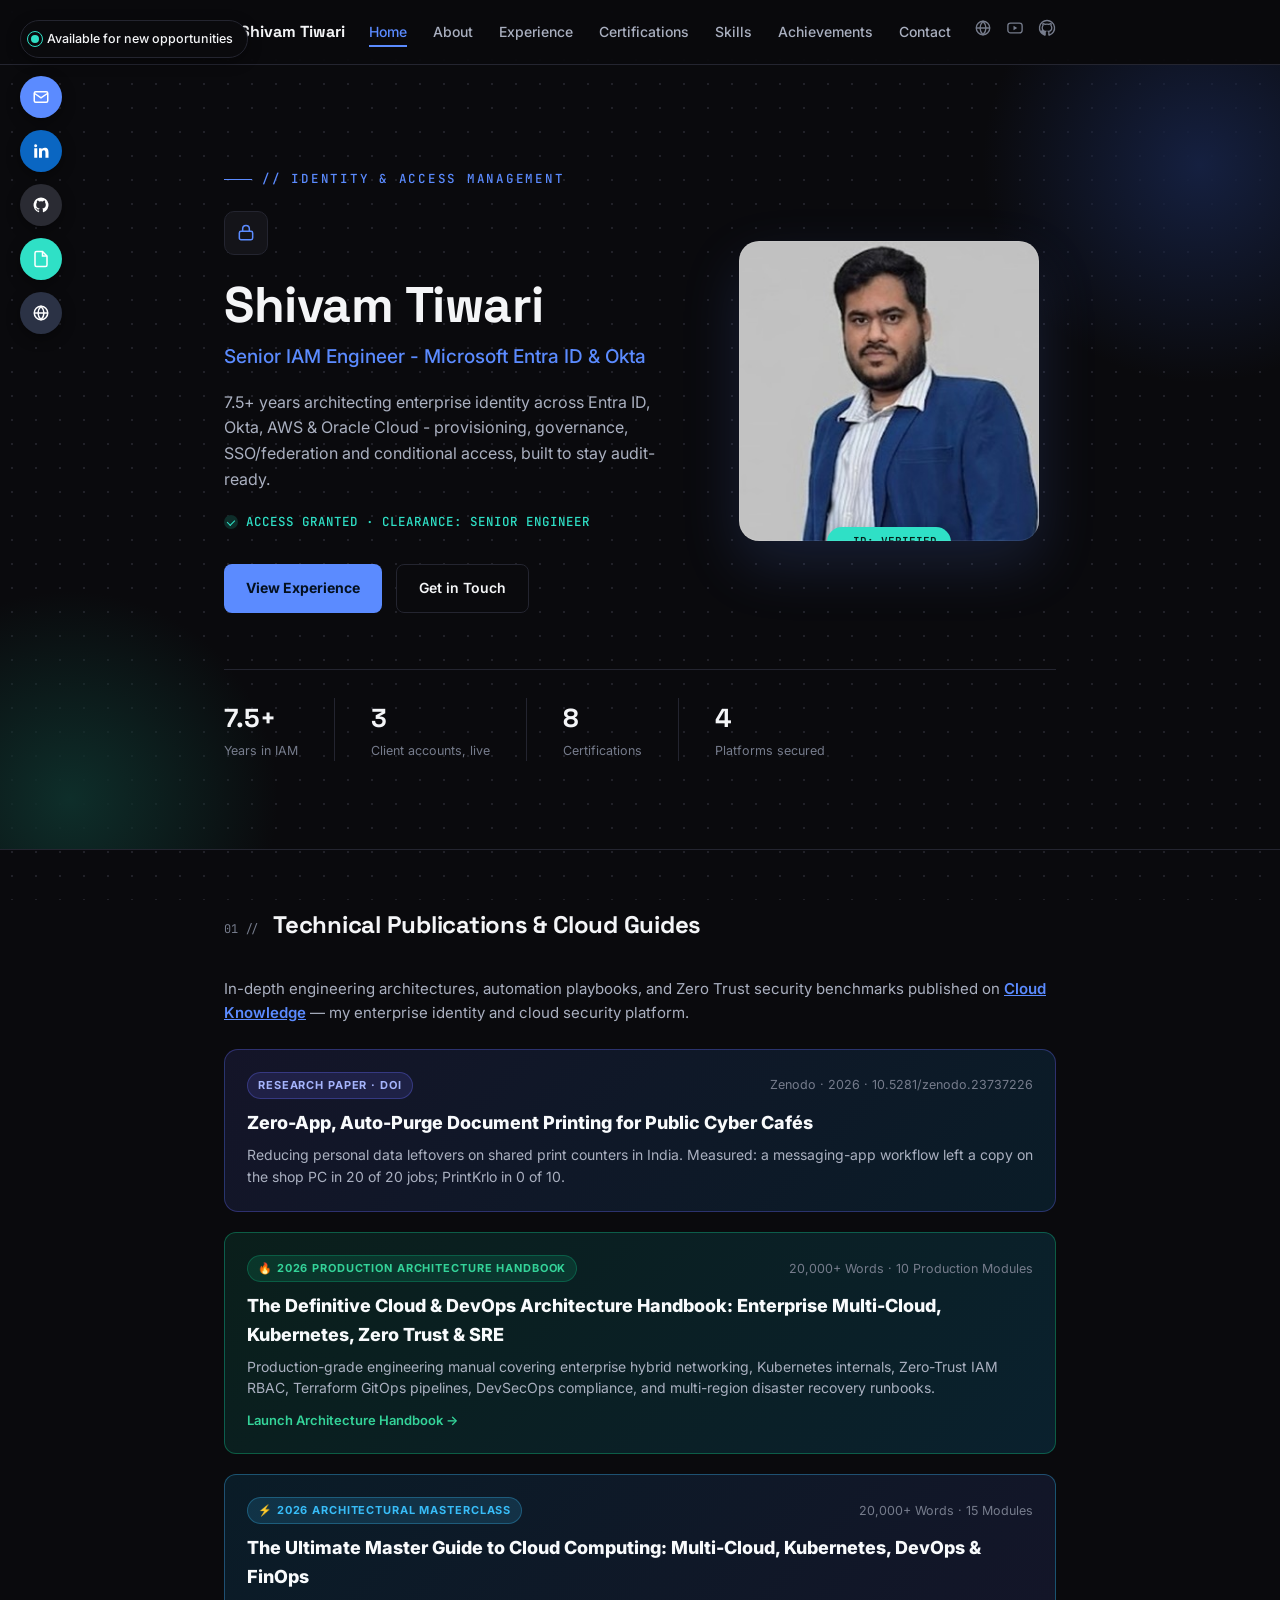
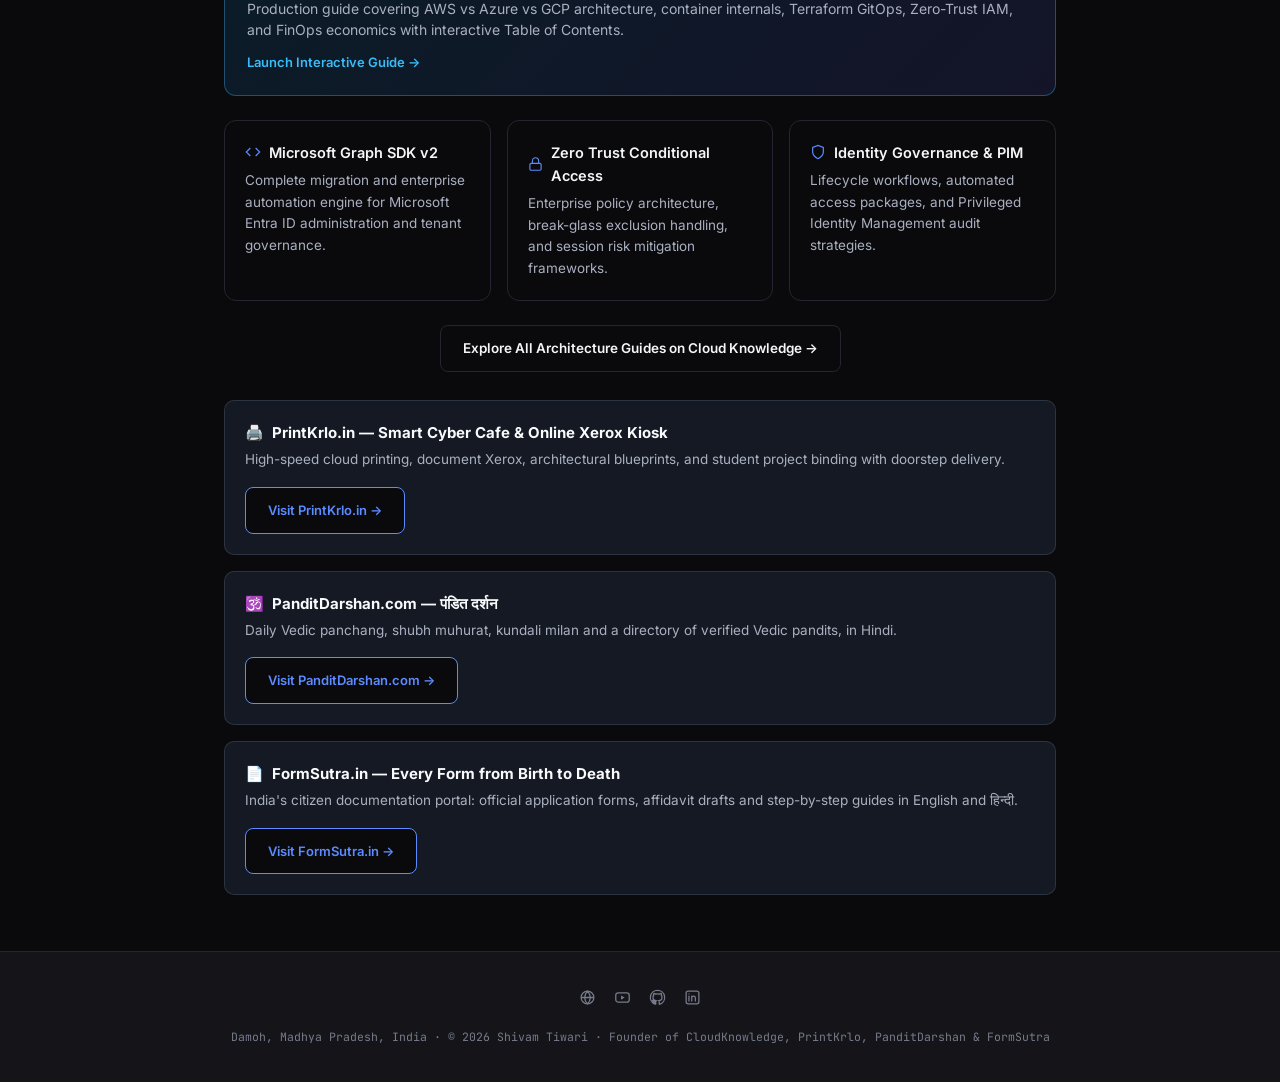
==== index.html @ 712ea536 "SEO: link research paper DOI 10.5281/zenodo.23737226 (ScholarlyArticle schema) Co-Authored-By: Claud" ====
<!DOCTYPE html>
<html lang="en">
<head>
<meta charset="UTF-8">
<meta name="viewport" content="width=device-width, initial-scale=1.0">
<title>Shivam Tiwari – Founder of CloudKnowledge, PrintKrlo, PanditDarshan &amp; FormSutra | Senior IAM Engineer</title>
<meta name="description" content="Shivam Tiwari — Senior IAM Engineer from Damoh, Madhya Pradesh, and founder of CloudKnowledge, PrintKrlo, PanditDarshan and FormSutra. Microsoft Entra ID, Okta, AWS IAM and Zero Trust identity architect.">
<meta name="author" content="Shivam Tiwari">
<link rel="canonical" href="https://shivi7566.github.io/">
<meta property="og:type" content="profile">
<meta property="og:title" content="Shivam Tiwari – Founder of CloudKnowledge, PrintKrlo, PanditDarshan &amp; FormSutra">
<meta property="og:description" content="Shivam Tiwari — Senior IAM Engineer from Damoh, Madhya Pradesh, and founder of CloudKnowledge, PrintKrlo, PanditDarshan and FormSutra. Microsoft Entra ID, Okta, AWS IAM and Zero Trust identity architect.">
<meta property="og:url" content="https://shivi7566.github.io/">
<meta property="og:image" content="https://cloudknowledge.in/shivam-tiwari.jpg">
<meta name="twitter:card" content="summary_large_image">
<script type="application/ld+json">
{
  "@context": "https://schema.org",
  "@graph": [
    {
      "@type": "ScholarlyArticle",
      "@id": "https://doi.org/10.5281/zenodo.23737226",
      "headline": "Zero-App, Auto-Purge Document Printing for Public Cyber Cafés: Reducing Personal Data Leftovers on Shared Print Counters in India",
      "name": "Zero-App, Auto-Purge Document Printing for Public Cyber Cafés",
      "author": {
        "@id": "https://cloudknowledge.in/security-expert-shivam-tiwari/#person"
      },
      "datePublished": "2026-10-28",
      "publisher": {
        "@type": "Organization",
        "name": "Zenodo",
        "url": "https://zenodo.org/"
      },
      "url": "https://zenodo.org/records/23737226",
      "sameAs": "https://doi.org/10.5281/zenodo.23737226",
      "identifier": {
        "@type": "PropertyValue",
        "propertyID": "DOI",
        "value": "10.5281/zenodo.23737226"
      },
      "license": "https://creativecommons.org/licenses/by/4.0/",
      "inLanguage": "en",
      "keywords": "privacy, data remanence, public kiosks, printing, DPDP Act, India, cyber cafe",
      "about": {
        "@id": "https://printkrlo.in/#organization"
      }
    },
    {
      "@type": "ProfilePage",
      "@id": "https://shivi7566.github.io/#webpage",
      "url": "https://shivi7566.github.io/",
      "name": "Shivam Tiwari — Portfolio",
      "mainEntity": {
        "@id": "https://cloudknowledge.in/security-expert-shivam-tiwari/#person"
      }
    },
    {
      "@type": "Person",
      "@id": "https://cloudknowledge.in/security-expert-shivam-tiwari/#person",
      "name": "Shivam Tiwari",
      "alternateName": [
        "शिवम तिवारी",
        "पंडित शिवम तिवारी"
      ],
      "url": "https://cloudknowledge.in/security-expert-shivam-tiwari/",
      "image": "https://cloudknowledge.in/shivam-tiwari.jpg",
      "jobTitle": "Identity & Access Management (IAM) Engineer",
      "description": "Shivam Tiwari is a Microsoft Certified Identity & Access Management engineer from Damoh, Madhya Pradesh, India, and the founder of CloudKnowledge, PrintKrlo, PanditDarshan and FormSutra.",
      "birthDate": "1997-08-08",
      "birthPlace": {
        "@type": "Place",
        "name": "Damoh, Madhya Pradesh, India"
      },
      "homeLocation": {
        "@type": "Place",
        "name": "Damoh, Madhya Pradesh, India"
      },
      "nationality": {
        "@type": "Country",
        "name": "India"
      },
      "knowsAbout": [
        "Identity and Access Management",
        "Microsoft Entra ID",
        "Zero Trust Security",
        "Cloud Security",
        "Microsoft Azure",
        "AWS IAM"
      ],
      "sameAs": [
        "https://orcid.org/0009-0004-6137-7511",
        "https://www.linkedin.com/in/shivamtiwari78",
        "https://github.com/Shivi7566",
        "https://www.youtube.com/@Cloud-Knowledge",
        "https://shivi7566.github.io/"
      ]
    },
    {
      "@type": "Organization",
      "@id": "https://cloudknowledge.in/#organization",
      "name": "CloudKnowledge",
      "url": "https://cloudknowledge.in/",
      "founder": {
        "@id": "https://cloudknowledge.in/security-expert-shivam-tiwari/#person"
      }
    },
    {
      "@type": "Organization",
      "@id": "https://printkrlo.in/#organization",
      "name": "PrintKrlo",
      "url": "https://printkrlo.in/",
      "founder": {
        "@id": "https://cloudknowledge.in/security-expert-shivam-tiwari/#person"
      }
    },
    {
      "@type": "Organization",
      "@id": "https://panditdarshan.com/#organization",
      "name": "PanditDarshan",
      "url": "https://panditdarshan.com/",
      "founder": {
        "@id": "https://cloudknowledge.in/security-expert-shivam-tiwari/#person"
      }
    },
    {
      "@type": "Organization",
      "@id": "https://formsutra.in/#organization",
      "name": "FormSutra",
      "url": "https://formsutra.in/",
      "founder": {
        "@id": "https://cloudknowledge.in/security-expert-shivam-tiwari/#person"
      }
    }
  ]
}
</script>
<link rel="stylesheet" href="assets/style.css">
</head>
<body>
<div class="side-badge"><span class="pulse"></span>Available for new opportunities</div>
<div class="side-icons">
  <a href="mailto:shivam782872@gmail.com" class="ic-mail" title="Email" aria-label="Email"><svg viewBox="0 0 24 24" fill="none" stroke="currentColor" stroke-width="2"><rect x="3" y="5" width="18" height="14" rx="2"/><path d="M3 7l9 6 9-6"/></svg></a>
  <a href="https://www.linkedin.com/in/shivamtiwari78" target="_blank" rel="noopener" class="ic-linkedin" title="LinkedIn" aria-label="LinkedIn"><svg viewBox="0 0 24 24" fill="currentColor" stroke="none"><path d="M6.94 5a2 2 0 11-4-.01 2 2 0 014 .01zM7 8.48H3V21h4V8.48zM13.32 8.48H9.34V21h3.94v-6.57c0-1.74.33-3.42 2.48-3.42 2.12 0 2.15 1.98 2.15 3.53V21H22v-7.02c0-3.66-.79-6.48-5.07-6.48-2.06 0-3.44 1.13-4 2.2h-.06V8.48z"/></svg></a>
  <a href="https://github.com/Shivi7566/" target="_blank" rel="noopener" class="ic-github" title="GitHub" aria-label="GitHub"><svg viewBox="0 0 24 24" fill="currentColor" stroke="none"><path d="M12 2a10 10 0 00-3.16 19.5c.5.1.68-.22.68-.48v-1.7c-2.78.6-3.37-1.34-3.37-1.34-.46-1.16-1.11-1.47-1.11-1.47-.9-.62.07-.6.07-.6 1 .07 1.53 1.03 1.53 1.03.9 1.52 2.34 1.08 2.91.83.09-.65.35-1.08.63-1.33-2.22-.25-4.56-1.11-4.56-4.93 0-1.09.39-1.98 1.03-2.68-.1-.25-.45-1.27.1-2.65 0 0 .84-.27 2.75 1.02a9.6 9.6 0 015 0c1.9-1.29 2.75-1.02 2.75-1.02.55 1.38.2 2.4.1 2.65.64.7 1.03 1.59 1.03 2.68 0 3.83-2.34 4.68-4.57 4.92.36.31.68.92.68 1.85v2.75c0 .27.18.58.69.48A10 10 0 0012 2z"/></svg></a>
  <a href="resume.pdf" target="_blank" rel="noopener" class="ic-resume" title="Resume" aria-label="Resume"><svg viewBox="0 0 24 24" fill="none" stroke="currentColor" stroke-width="2"><path d="M14 2H6a2 2 0 00-2 2v16a2 2 0 002 2h12a2 2 0 002-2V8z"/><path d="M14 2v6h6"/></svg></a>
  <a href="https://cloudknowledge.in" target="_blank" rel="noopener" class="ic-site" title="Website" aria-label="Website"><svg viewBox="0 0 24 24" fill="none" stroke="currentColor" stroke-width="2"><circle cx="12" cy="12" r="9"/><path d="M3 12h18M12 3c2.5 2.7 4 6 4 9s-1.5 6.3-4 9c-2.5-2.7-4-6-4-9s1.5-6.3 4-9z"/></svg></a>
</div>

<header>
  <nav class="wrap">
    <a href="index.html" class="brand"><span class="dot"></span>Shivam Tiwari</a>
    <div class="navlinks">
      <a href="index.html">Home</a>
      <a href="about.html">About</a>
      <a href="experience.html">Experience</a>
      <a href="certifications.html">Certifications</a>
      <a href="skills.html">Skills</a>
      <a href="achievements.html">Achievements</a>
      <a href="contact.html">Contact</a>
    </div>
    <div class="navright">
      <div class="navicons">
        <a href="https://cloudknowledge.in" target="_blank" rel="noopener" title="Website" aria-label="Website">
          <svg width="18" height="18" viewBox="0 0 24 24" fill="none" stroke="currentColor" stroke-width="1.8"><circle cx="12" cy="12" r="9"/><path d="M3 12h18M12 3c2.5 2.7 4 6 4 9s-1.5 6.3-4 9c-2.5-2.7-4-6-4-9s1.5-6.3 4-9z"/></svg>
        </a>
        <a href="https://youtube.com/@cloud-knowledge" target="_blank" rel="noopener" title="YouTube" aria-label="YouTube">
          <svg width="18" height="18" viewBox="0 0 24 24" fill="none" stroke="currentColor" stroke-width="1.8"><rect x="2.5" y="5.5" width="19" height="13" rx="3.5"/><path d="M10 9l5 3-5 3V9z" fill="currentColor" stroke="none"/></svg>
        </a>
        <a href="https://github.com/Shivi7566/" target="_blank" rel="noopener" title="GitHub" aria-label="GitHub">
          <svg width="18" height="18" viewBox="0 0 24 24" fill="none" stroke="currentColor" stroke-width="1.8"><path d="M12 2a10 10 0 00-3.16 19.5c.5.1.68-.22.68-.48v-1.7c-2.78.6-3.37-1.34-3.37-1.34-.46-1.16-1.11-1.47-1.11-1.47-.9-.62.07-.6.07-.6 1 .07 1.53 1.03 1.53 1.03.9 1.52 2.34 1.08 2.91.83.09-.65.35-1.08.63-1.33-2.22-.25-4.56-1.11-4.56-4.93 0-1.09.39-1.98 1.03-2.68-.1-.25-.45-1.27.1-2.65 0 0 .84-.27 2.75 1.02a9.6 9.6 0 015 0c1.9-1.29 2.75-1.02 2.75-1.02.55 1.38.2 2.4.1 2.65.64.7 1.03 1.59 1.03 2.68 0 3.83-2.34 4.68-4.57 4.92.36.31.68.92.68 1.85v2.75c0 .27.18.58.69.48A10 10 0 0012 2z"/></svg>
        </a>
      </div>
      <button class="menu-btn" aria-label="Toggle menu"><span></span><span></span><span></span></button>
    </div>
  </nav>
</header>

<section class="hero">
  <div class="wrap">
    <div class="hero-grid">
      <div class="hero-content">
        <div class="eyebrow"><span class="line"></span>// IDENTITY &amp; ACCESS MANAGEMENT</div>
        <div class="badge">
          <svg viewBox="0 0 24 24" fill="none" stroke-width="1.8" stroke-linecap="round" stroke-linejoin="round"><rect x="4" y="10" width="16" height="10" rx="2"/><path d="M8 10V7a4 4 0 018 0v3"/></svg>
        </div>
        <h1 class="name">Shivam Tiwari</h1>
        <div class="role">Senior IAM Engineer - Microsoft Entra ID &amp; Okta</div>
        <p class="tagline">7.5+ years architecting enterprise identity across Entra ID, Okta, AWS &amp; Oracle Cloud - provisioning, governance, SSO/federation and conditional access, built to stay audit-ready.</p>
        <div class="status"><span class="check"></span>ACCESS GRANTED · CLEARANCE: SENIOR ENGINEER</div>
        <div class="cta-row">
          <a href="experience.html" class="btn btn-primary">View Experience</a>
          <a href="contact.html" class="btn btn-ghost">Get in Touch</a>
        </div>
      </div>
      <div class="hero-photo">
        <div class="photo-frame">
          <img src="assets/img/profile.jpg" alt="Shivam Tiwari">
          <span class="corner tl"></span><span class="corner tr"></span><span class="corner bl"></span><span class="corner br"></span>
          <span class="photo-tag"><span class="d"></span>ID: VERIFIED</span>
        </div>
      </div>
    </div>
    <div class="stat-row">
      <div class="stat"><div class="n">7.5+</div><div class="l">Years in IAM</div></div>
      <div class="stat"><div class="n">3</div><div class="l">Client accounts, live</div></div>
      <div class="stat"><div class="n">8</div><div class="l">Certifications</div></div>
      <div class="stat"><div class="n">4</div><div class="l">Platforms secured</div></div>
    </div>
  </div>
</section>

<section class="section-border">
  <div class="wrap">
    <div class="section-head">
      <span class="num">01 //</span>
      <h2>Technical Publications &amp; Cloud Guides</h2>
    </div>
    <p style="margin-bottom:24px;font-size:15px;color:var(--body);">
      In-depth engineering architectures, automation playbooks, and Zero Trust security benchmarks published on <a href="https://cloudknowledge.in" target="_blank" rel="noopener" style="color:var(--blue);font-weight:600;text-decoration:underline;">Cloud Knowledge</a> — my enterprise identity and cloud security platform.
    </p>

    <!-- Research paper (DOI) -->
    <a href="https://doi.org/10.5281/zenodo.23737226" target="_blank" rel="noopener" style="display:block;margin-bottom:20px;padding:22px;background:linear-gradient(135deg, rgba(99, 102, 241, 0.12), rgba(14, 165, 233, 0.12));border:1px solid rgba(99,102,241,0.35);border-radius:14px;text-decoration:none;">
      <div style="display:flex;align-items:center;justify-content:space-between;flex-wrap:wrap;gap:10px;">
        <span style="font-size:11px;font-weight:700;text-transform:uppercase;letter-spacing:0.08em;color:#a5b4fc;background:rgba(99,102,241,0.15);padding:4px 10px;border-radius:99px;border:1px solid rgba(99,102,241,0.35);">Research Paper · DOI</span>
        <span style="font-size:12.5px;color:var(--muted, #94a3b8);font-family:var(--mono);">Zenodo · 2026 · 10.5281/zenodo.23737226</span>
      </div>
      <div style="font-size:18px;font-weight:800;color:var(--text, #f8fafc);margin-top:10px;">Zero-App, Auto-Purge Document Printing for Public Cyber Cafés</div>
      <div style="font-size:14px;color:var(--body, #cbd5e1);margin-top:6px;">Reducing personal data leftovers on shared print counters in India. Measured: a messaging-app workflow left a copy on the shop PC in 20 of 20 jobs; PrintKrlo in 0 of 10.</div>
    </a>

    <!-- New Handbook Feature Card -->
    <a href="ultimate-cloud-engineering-handbook.html" style="display:block;margin-bottom:20px;padding:22px;background:linear-gradient(135deg, rgba(16, 185, 129, 0.12), rgba(14, 165, 233, 0.15));border:1px solid rgba(16, 185, 129, 0.4);border-radius:12px;text-decoration:none;transition:transform 0.2s ease, border-color 0.2s ease;">
      <div style="display:flex;align-items:center;justify-content:space-between;flex-wrap:wrap;gap:10px;">
        <span style="font-size:11px;font-weight:700;text-transform:uppercase;letter-spacing:0.08em;color:#34d399;background:rgba(16, 185, 129, 0.15);padding:4px 10px;border-radius:99px;border:1px solid rgba(16, 185, 129, 0.3);">🔥 2026 Production Architecture Handbook</span>
        <span style="font-size:12.5px;color:var(--muted, #94a3b8);font-family:var(--mono);">20,000+ Words · 10 Production Modules</span>
      </div>
      <div style="font-size:18px;font-weight:800;color:var(--text, #f8fafc);margin-top:10px;">
        The Definitive Cloud &amp; DevOps Architecture Handbook: Enterprise Multi-Cloud, Kubernetes, Zero Trust &amp; SRE
      </div>
      <div style="font-size:14px;color:var(--body, #cbd5e1);margin-top:6px;line-height:1.5;">
        Production-grade engineering manual covering enterprise hybrid networking, Kubernetes internals, Zero-Trust IAM RBAC, Terraform GitOps pipelines, DevSecOps compliance, and multi-region disaster recovery runbooks.
      </div>
      <div style="margin-top:12px;color:#34d399;font-size:13px;font-weight:600;">
        Launch Architecture Handbook &rarr;
      </div>
    </a>

    <!-- Masterclass Feature Card -->
    <a href="cloud-computing-guide.html" style="display:block;margin-bottom:24px;padding:22px;background:linear-gradient(135deg, rgba(14, 165, 233, 0.12), rgba(99, 102, 241, 0.12));border:1px solid rgba(56, 189, 248, 0.35);border-radius:12px;text-decoration:none;transition:transform 0.2s ease, border-color 0.2s ease;">
      <div style="display:flex;align-items:center;justify-content:space-between;flex-wrap:wrap;gap:10px;">
        <span style="font-size:11px;font-weight:700;text-transform:uppercase;letter-spacing:0.08em;color:#38bdf8;background:rgba(56, 189, 248, 0.15);padding:4px 10px;border-radius:99px;border:1px solid rgba(56, 189, 248, 0.3);">⚡ 2026 Architectural Masterclass</span>
        <span style="font-size:12.5px;color:var(--muted, #94a3b8);font-family:var(--mono);">20,000+ Words · 15 Modules</span>
      </div>
      <div style="font-size:18px;font-weight:800;color:var(--text, #f8fafc);margin-top:10px;">
        The Ultimate Master Guide to Cloud Computing: Multi-Cloud, Kubernetes, DevOps &amp; FinOps
      </div>
      <div style="font-size:14px;color:var(--body, #cbd5e1);margin-top:6px;line-height:1.5;">
        Production guide covering AWS vs Azure vs GCP architecture, container internals, Terraform GitOps, Zero-Trust IAM, and FinOps economics with interactive Table of Contents.
      </div>
      <div style="margin-top:12px;color:#38bdf8;font-size:13px;font-weight:600;">
        Launch Interactive Guide &rarr;
      </div>
    </a>

    <div style="display:grid;grid-template-columns:repeat(auto-fit, minmax(260px, 1fr));gap:16px;">
      <a href="https://cloudknowledge.in/microsoft-graph-powershell-sdk-v2-automation-guide/" target="_blank" rel="noopener" class="pillar" style="display:block;margin-bottom:0;">
        <div class="t">
          <svg viewBox="0 0 24 24" fill="none" stroke-width="1.8"><polyline points="16 18 22 12 16 6"/><polyline points="8 6 2 12 8 18"/></svg>
          Microsoft Graph SDK v2
        </div>
        <div class="d">Complete migration and enterprise automation engine for Microsoft Entra ID administration and tenant governance.</div>
      </a>
      <a href="https://cloudknowledge.in/entra-id-conditional-access-policies-zero-trust-framework/" target="_blank" rel="noopener" class="pillar" style="display:block;margin-bottom:0;">
        <div class="t">
          <svg viewBox="0 0 24 24" fill="none" stroke-width="1.8"><rect x="3" y="11" width="18" height="11" rx="2" ry="2"/><path d="M7 11V7a5 5 0 0110 0v4"/></svg>
          Zero Trust Conditional Access
        </div>
        <div class="d">Enterprise policy architecture, break-glass exclusion handling, and session risk mitigation frameworks.</div>
      </a>
      <a href="https://cloudknowledge.in/entra-id-governance-access-packages-lifecycle-workflows-pim/" target="_blank" rel="noopener" class="pillar" style="display:block;margin-bottom:0;">
        <div class="t">
          <svg viewBox="0 0 24 24" fill="none" stroke-width="1.8"><path d="M12 22s8-4 8-10V5l-8-3-8 3v7c0 6 8 10 8 10z"/></svg>
          Identity Governance &amp; PIM
        </div>
        <div class="d">Lifecycle workflows, automated access packages, and Privileged Identity Management audit strategies.</div>
      </a>
    </div>
    <div style="margin-top:24px;text-align:center;">
      <a href="https://cloudknowledge.in" target="_blank" rel="noopener" class="btn btn-ghost" style="font-size:13.5px;">
        Explore All Architecture Guides on Cloud Knowledge &rarr;
      </a>
    </div>

    <div style="margin-top:28px;padding:20px;background:rgba(30, 41, 59, 0.5);border-radius:10px;border:1px solid rgba(148, 163, 184, 0.2);display:flex;align-items:center;justify-content:space-between;flex-wrap:wrap;gap:16px;">
      <div>
        <div style="font-weight:700;font-size:15px;color:var(--text, #f8fafc);display:flex;align-items:center;gap:8px;">
          <span>🖨️</span> PrintKrlo.in — Smart Cyber Cafe &amp; Online Xerox Kiosk
        </div>
        <div style="font-size:13.5px;color:var(--body, #94a3b8);margin-top:4px;">
          High-speed cloud printing, document Xerox, architectural blueprints, and student project binding with doorstep delivery.
        </div>
      </div>
      <a href="https://printkrlo.in" target="_blank" rel="noopener" class="btn btn-ghost" style="font-size:13px;border-color:var(--blue);color:var(--blue);">
        Visit PrintKrlo.in &rarr;
      </a>
    </div>

    <div style="margin-top:16px;padding:20px;background:rgba(30, 41, 59, 0.5);border-radius:10px;border:1px solid rgba(148, 163, 184, 0.2);display:flex;align-items:center;justify-content:space-between;flex-wrap:wrap;gap:16px;">
      <div>
        <div style="font-weight:700;font-size:15px;color:var(--text, #f8fafc);display:flex;align-items:center;gap:8px;">
          <span>🕉️</span> PanditDarshan.com — पंडित दर्शन
        </div>
        <div style="font-size:13.5px;color:var(--body, #94a3b8);margin-top:4px;">
          Daily Vedic panchang, shubh muhurat, kundali milan and a directory of verified Vedic pandits, in Hindi.
        </div>
      </div>
      <a href="https://panditdarshan.com" target="_blank" rel="noopener" class="btn btn-ghost" style="font-size:13px;border-color:var(--blue);color:var(--blue);">
        Visit PanditDarshan.com &rarr;
      </a>
    </div>

    <div style="margin-top:16px;padding:20px;background:rgba(30, 41, 59, 0.5);border-radius:10px;border:1px solid rgba(148, 163, 184, 0.2);display:flex;align-items:center;justify-content:space-between;flex-wrap:wrap;gap:16px;">
      <div>
        <div style="font-weight:700;font-size:15px;color:var(--text, #f8fafc);display:flex;align-items:center;gap:8px;">
          <span>📄</span> FormSutra.in — Every Form from Birth to Death
        </div>
        <div style="font-size:13.5px;color:var(--body, #94a3b8);margin-top:4px;">
          India's citizen documentation portal: official application forms, affidavit drafts and step-by-step guides in English and हिन्दी.
        </div>
      </div>
      <a href="https://formsutra.in" target="_blank" rel="noopener" class="btn btn-ghost" style="font-size:13px;border-color:var(--blue);color:var(--blue);">
        Visit FormSutra.in &rarr;
      </a>
    </div>
  </div>
</section>

<footer class="mini">
  <div class="wrap">
    <div class="mini-links">
      <a href="https://cloudknowledge.in" target="_blank" rel="noopener" aria-label="Website"><svg width="17" height="17" viewBox="0 0 24 24" fill="none" stroke="currentColor" stroke-width="1.8"><circle cx="12" cy="12" r="9"/><path d="M3 12h18M12 3c2.5 2.7 4 6 4 9s-1.5 6.3-4 9c-2.5-2.7-4-6-4-9s1.5-6.3 4-9z"/></svg></a>
      <a href="https://youtube.com/@cloud-knowledge" target="_blank" rel="noopener" aria-label="YouTube"><svg width="17" height="17" viewBox="0 0 24 24" fill="none" stroke="currentColor" stroke-width="1.8"><rect x="2.5" y="5.5" width="19" height="13" rx="3.5"/><path d="M10 9l5 3-5 3V9z" fill="currentColor" stroke="none"/></svg></a>
      <a href="https://github.com/Shivi7566/" target="_blank" rel="noopener" aria-label="GitHub"><svg width="17" height="17" viewBox="0 0 24 24" fill="none" stroke="currentColor" stroke-width="1.8"><path d="M12 2a10 10 0 00-3.16 19.5c.5.1.68-.22.68-.48v-1.7c-2.78.6-3.37-1.34-3.37-1.34-.46-1.16-1.11-1.47-1.11-1.47-.9-.62.07-.6.07-.6 1 .07 1.53 1.03 1.53 1.03.9 1.52 2.34 1.08 2.91.83.09-.65.35-1.08.63-1.33-2.22-.25-4.56-1.11-4.56-4.93 0-1.09.39-1.98 1.03-2.68-.1-.25-.45-1.27.1-2.65 0 0 .84-.27 2.75 1.02a9.6 9.6 0 015 0c1.9-1.29 2.75-1.02 2.75-1.02.55 1.38.2 2.4.1 2.65.64.7 1.03 1.59 1.03 2.68 0 3.83-2.34 4.68-4.57 4.92.36.31.68.92.68 1.85v2.75c0 .27.18.58.69.48A10 10 0 0012 2z"/></svg></a>
      <a href="https://www.linkedin.com/in/shivamtiwari78" target="_blank" rel="noopener" aria-label="LinkedIn"><svg width="17" height="17" viewBox="0 0 24 24" fill="none" stroke="currentColor" stroke-width="1.8"><rect x="3" y="3" width="18" height="18" rx="3"/><path d="M7 10v7M7 7v.01M11 17v-4.5a2.5 2.5 0 015 0V17M11 10v7" stroke-linecap="round"/></svg></a>
    </div>
    <div class="foot-meta">Damoh, Madhya Pradesh, India · © 2026 Shivam Tiwari · Founder of CloudKnowledge, PrintKrlo, PanditDarshan &amp; FormSutra</div>
  </div>
</footer>

<script src="assets/script.js"></script>
</body>
</html>
---- assets/style.css ----
@import url('https://fonts.googleapis.com/css2?family=Space+Grotesk:wght@500;600;700&family=Inter:wght@400;500;600&family=JetBrains+Mono:wght@400;500&display=swap');

:root{
  --bg:#0a0a0d;
  --bg-alt:#141419;
  --bg-dot:#212128;
  --ink:#f4f5f7;
  --body:#aab0c0;
  --muted:#767c8c;
  --line:#242530;
  --blue:#5b8bff;
  --blue-tint:#152040;
  --teal:#2fe0c6;
  --teal-tint:#0e2e2a;
  --accent-fill:#5b8bff;
}
*{margin:0;padding:0;box-sizing:border-box;}
html{scroll-behavior:smooth;}
body{
  background-color:var(--bg);
  background-image:
    radial-gradient(circle, var(--bg-dot) 1px, transparent 1px);
  background-size:24px 24px;
  background-attachment:fixed;
  color:var(--body);
  font-family:'Inter',sans-serif;
  font-size:16px;
  line-height:1.6;
  -webkit-font-smoothing:antialiased;
  min-height:100vh;
}
h1,h2,h3{font-family:'Space Grotesk',sans-serif;color:var(--ink);letter-spacing:-0.01em;}
.mono{font-family:'JetBrains Mono',monospace;}
.wrap{max-width:880px;margin:0 auto;padding:0 24px;}
a{color:inherit;text-decoration:none;}
ul{list-style:none;}

/* ---- NAV ---- */
header{
  position:sticky;top:0;z-index:50;
  background:rgba(10,10,13,0.78);
  backdrop-filter:blur(10px);
  border-bottom:1px solid var(--line);
}
nav.wrap{display:flex;align-items:center;justify-content:space-between;height:64px;position:relative;}
.brand{font-family:'Space Grotesk',sans-serif;font-weight:700;font-size:16px;color:var(--ink);display:flex;align-items:center;gap:8px;}
.brand .dot{width:8px;height:8px;border-radius:50%;background:var(--teal);box-shadow:0 0 0 3px var(--teal-tint);}
.navlinks{display:flex;gap:26px;font-size:14px;font-weight:500;}
.navlinks a{color:var(--body);position:relative;padding:4px 0;transition:color .2s;}
.navlinks a:hover, .navlinks a.active{color:var(--blue);}
.navlinks a::after{content:'';position:absolute;left:0;bottom:0;height:2px;width:0;background:var(--blue);transition:width .25s ease;}
.navlinks a:hover::after, .navlinks a.active::after{width:100%;}
.navicons{display:flex;gap:14px;align-items:center;}
.navicons a{color:var(--muted);transition:color .2s, transform .2s;}
.navicons a:hover{color:var(--blue);transform:translateY(-2px);}
.navright{display:flex;align-items:center;gap:20px;}
.menu-btn{display:none;flex-direction:column;gap:5px;background:none;border:none;cursor:pointer;padding:6px;}
.menu-btn span{width:20px;height:1.6px;background:var(--ink);display:block;}
@media(max-width:760px){
  .navlinks{
    position:absolute;top:64px;left:0;right:0;background:var(--bg);border-bottom:1px solid var(--line);
    flex-direction:column;gap:0;max-height:0;overflow:hidden;transition:max-height .3s ease;
  }
  .navlinks.open{max-height:340px;}
  .navlinks a{padding:14px 24px;width:100%;}
  .navlinks a::after{display:none;}
  .menu-btn{display:flex;}
}

/* ---- HERO (home) ---- */
.hero{padding:104px 0 88px;position:relative;overflow:hidden;}
.hero::before{
  content:'';position:absolute;top:-120px;right:-140px;width:440px;height:440px;
  background:radial-gradient(circle, var(--blue-tint) 0%, transparent 70%);z-index:0;
}
.hero::after{
  content:'';position:absolute;bottom:-160px;left:-140px;width:420px;height:420px;
  background:radial-gradient(circle, var(--teal-tint) 0%, transparent 70%);z-index:0;
}
.hero .wrap{position:relative;z-index:1;}
.hero-grid{display:grid;grid-template-columns:1.15fr 0.85fr;gap:48px;align-items:center;}
@media(max-width:820px){
  .hero-grid{grid-template-columns:1fr;gap:36px;}
  .hero-photo{order:-1;}
}
.hero-photo{position:relative;display:flex;justify-content:center;}
.photo-frame{
  position:relative;width:100%;max-width:300px;aspect-ratio:1/1;
  border-radius:20px;overflow:hidden;
  box-shadow:0 24px 60px rgba(91,139,255,.16);
  opacity:0;animation:fadeUp .7s ease .18s forwards;
}
.photo-frame img{width:100%;height:100%;object-fit:cover;display:block;}
.photo-frame::after{
  content:'';position:absolute;inset:0;border-radius:20px;
  box-shadow:inset 0 0 0 1px rgba(255,255,255,.08);
}
.corner{position:absolute;width:22px;height:22px;border:2px solid var(--blue);opacity:.9;}
.corner.tl{top:-9px;left:-9px;border-right:none;border-bottom:none;border-radius:6px 0 0 0;}
.corner.tr{top:-9px;right:-9px;border-left:none;border-bottom:none;border-radius:0 6px 0 0;}
.corner.bl{bottom:-9px;left:-9px;border-right:none;border-top:none;border-radius:0 0 0 6px;}
.corner.br{bottom:-9px;right:-9px;border-left:none;border-top:none;border-radius:0 0 6px 0;}
.photo-tag{
  position:absolute;left:50%;bottom:-16px;transform:translateX(-50%);
  background:var(--teal);color:#04211c;font-family:'JetBrains Mono',monospace;font-size:11px;font-weight:600;
  padding:6px 14px;border-radius:999px;white-space:nowrap;box-shadow:0 8px 18px rgba(0,0,0,.45);
  display:flex;align-items:center;gap:6px;
}
.photo-tag .d{width:6px;height:6px;border-radius:50%;background:var(--teal);}
.eyebrow{
  font-family:'JetBrains Mono',monospace;font-size:12.5px;letter-spacing:.14em;
  color:var(--blue);text-transform:uppercase;font-weight:500;
  display:flex;align-items:center;gap:10px;margin-bottom:22px;
  opacity:0;animation:fadeUp .6s ease forwards;
}
.eyebrow .line{width:28px;height:1px;background:var(--blue);}

.badge{
  width:44px;height:44px;border-radius:10px;border:1.5px solid var(--line);
  display:inline-flex;align-items:center;justify-content:center;position:relative;overflow:hidden;
  background:var(--bg-alt);margin-bottom:24px;
  opacity:0;animation:fadeUp .6s ease .05s forwards;
}
.badge svg{width:20px;height:20px;stroke:var(--blue);position:relative;z-index:2;}
.badge::after{
  content:'';position:absolute;left:0;top:-100%;width:100%;height:60%;
  background:linear-gradient(180deg, transparent, rgba(37,87,214,.35), transparent);
  animation:scan 2.4s ease-in-out infinite;
}
@keyframes scan{0%{top:-60%;}60%{top:110%;}100%{top:110%;}}

h1.name{font-size:50px;font-weight:700;line-height:1.05;opacity:0;animation:fadeUp .7s ease .12s forwards;}
.role{font-size:19px;font-weight:500;color:var(--blue);margin-top:10px;opacity:0;animation:fadeUp .7s ease .2s forwards;}
.tagline{max-width:580px;margin-top:18px;font-size:16px;color:var(--body);opacity:0;animation:fadeUp .7s ease .28s forwards;}
.status{
  margin-top:20px;font-family:'JetBrains Mono',monospace;font-size:12.5px;color:var(--teal);
  display:flex;align-items:center;gap:8px;font-weight:500;
  opacity:0;animation:fadeUp .7s ease .36s forwards;
}
.status .check{width:14px;height:14px;border-radius:50%;background:var(--teal-tint);display:inline-flex;align-items:center;justify-content:center;}
.status .check::after{content:'';width:6px;height:3.5px;border-left:1.5px solid var(--teal);border-bottom:1.5px solid var(--teal);transform:rotate(-45deg) translateY(-1px);}
.cta-row{display:flex;flex-wrap:wrap;gap:14px;margin-top:32px;opacity:0;animation:fadeUp .7s ease .44s forwards;}
.btn{padding:12px 22px;border-radius:8px;font-size:14px;font-weight:600;transition:transform .2s, box-shadow .2s;display:inline-flex;align-items:center;gap:8px;}
.btn-primary{background:var(--accent-fill);color:#04101f;font-weight:700;}
.btn-primary:hover{transform:translateY(-2px);box-shadow:0 8px 22px rgba(91,139,255,.32);}
.btn-ghost{border:1.5px solid var(--line);color:var(--ink);background:var(--bg);}
.btn-ghost:hover{border-color:var(--blue);color:var(--blue);transform:translateY(-2px);}

.stat-row{display:flex;flex-wrap:wrap;gap:0;margin-top:56px;border-top:1px solid var(--line);padding-top:28px;opacity:0;animation:fadeUp .7s ease .5s forwards;}
.stat{padding-right:36px;margin-right:36px;border-right:1px solid var(--line);}
.stat:last-child{border-right:none;}
.stat .n{font-family:'Space Grotesk',sans-serif;font-size:26px;font-weight:700;color:var(--ink);}
.stat .l{font-size:12.5px;color:var(--muted);margin-top:2px;}

@keyframes fadeUp{from{opacity:0;transform:translateY(14px);}to{opacity:1;transform:translateY(0);}}

/* ---- PAGE HERO (sub-pages) ---- */
.page-hero{padding:64px 0 40px;position:relative;}
.page-hero .eyebrow{opacity:1;animation:none;}
.page-hero h1{font-size:38px;opacity:1;animation:none;}
.page-hero p{margin-top:14px;max-width:620px;color:var(--body);font-size:15.5px;}

/* ---- SECTION GENERIC ---- */
section{padding:56px 0;}
.section-border{border-top:1px solid var(--line);}
.section-head{display:flex;align-items:baseline;gap:14px;margin-bottom:32px;}
.section-head .num{font-family:'JetBrains Mono',monospace;font-size:12px;color:var(--muted);}
.section-head h2{font-size:24px;}
.reveal{opacity:0;transform:translateY(18px);transition:opacity .6s ease, transform .6s ease;}
.reveal.visible{opacity:1;transform:translateY(0);}

/* about */
.about-text{font-size:16.5px;max-width:700px;}
.about-text strong{color:var(--ink);}
.about-grid{display:grid;grid-template-columns:1.4fr 1fr;gap:40px;}
@media(max-width:700px){.about-grid{grid-template-columns:1fr;}}
.pillar{border:1px solid var(--line);border-radius:12px;padding:20px;background:var(--bg);transition:transform .2s, border-color .2s;margin-bottom:14px;}
.pillar:hover{transform:translateY(-3px);border-color:var(--blue);}
.pillar .t{font-weight:600;color:var(--ink);font-size:14.5px;display:flex;align-items:center;gap:8px;}
.pillar .t svg{width:16px;height:16px;stroke:var(--blue);}
.pillar .d{font-size:13.5px;margin-top:6px;color:var(--body);}
.edu-card{border:1px solid var(--line);border-radius:12px;padding:20px;background:var(--bg-alt);}
.edu-card .deg{font-weight:600;color:var(--ink);font-size:15px;}
.edu-card .sch{font-size:13.5px;color:var(--blue);margin-top:4px;}
.edu-card .yr{font-family:'JetBrains Mono',monospace;font-size:12px;color:var(--muted);margin-top:6px;}

/* experience */
.role-block{margin-bottom:44px;}
.role-block:last-child{margin-bottom:0;}
.role-top{display:flex;flex-wrap:wrap;justify-content:space-between;gap:8px 16px;align-items:baseline;border-bottom:1px solid var(--line);padding-bottom:12px;margin-bottom:16px;}
.role-top .rt-left{display:flex;align-items:center;gap:10px;}
.role-dot{width:10px;height:10px;border-radius:50%;border:2px solid var(--blue);background:var(--bg);flex:none;}
.role-block.current .role-dot{background:var(--blue);box-shadow:0 0 0 4px var(--blue-tint);}
.rt-role{font-weight:600;color:var(--ink);font-size:17px;}
.rt-company{color:var(--blue);font-weight:500;font-size:14.5px;}
.rt-date{font-family:'JetBrains Mono',monospace;font-size:12.5px;color:var(--muted);white-space:nowrap;}
.rt-summary{font-size:14px;color:var(--body);margin-bottom:14px;}
.subgroup-label{
  font-family:'JetBrains Mono',monospace;font-size:11.5px;letter-spacing:.08em;text-transform:uppercase;
  color:var(--teal);font-weight:600;margin:16px 0 8px;
}
.bullets li{position:relative;padding-left:20px;font-size:14.5px;margin-bottom:9px;color:var(--body);}
.bullets li::before{content:'';position:absolute;left:0;top:8px;width:6px;height:6px;border-radius:50%;background:var(--blue-tint);border:1.5px solid var(--blue);}

/* certifications */
.cert-grid{display:grid;grid-template-columns:repeat(2,1fr);gap:14px;}
@media(max-width:600px){.cert-grid{grid-template-columns:1fr;}}
.cert{
  border:1px solid var(--line);border-radius:14px;padding:22px;
  transition:border-color .2s, transform .2s, box-shadow .2s;
  background:var(--bg);position:relative;
}
.cert:hover{border-color:var(--blue);transform:translateY(-3px);box-shadow:0 10px 24px rgba(37,87,214,.08);}
.cert .medal{
  width:44px;height:44px;border-radius:50%;
  background:linear-gradient(160deg,#fff2cf,#ffe3a8);
  border:1px solid #f4d685;
  display:flex;align-items:center;justify-content:center;margin-bottom:14px;
}
.cert .medal svg{width:20px;height:20px;stroke:#b9791a;}
.cert .t{font-weight:600;color:var(--ink);font-size:15px;line-height:1.35;}
.cert .meta{font-size:12.5px;color:var(--muted);margin-top:8px;font-family:'JetBrains Mono',monospace;}
.cert .meta .issuer{color:var(--body);font-weight:500;}
.cert .desc{font-size:13px;color:var(--body);margin-top:10px;}

/* contact CTAs */
.contact-cta{display:flex;justify-content:center;flex-wrap:wrap;gap:14px;margin-bottom:24px;}
.cta-btn{
  padding:14px 30px;border-radius:10px;font-size:14px;font-weight:700;letter-spacing:.03em;text-transform:uppercase;
  display:inline-flex;align-items:center;gap:10px;transition:transform .2s, box-shadow .2s, background .2s;
}
.cta-btn svg{width:16px;height:16px;}
.cta-fill{background:var(--blue);color:#fff;}
.cta-fill:hover{transform:translateY(-2px);box-shadow:0 10px 22px rgba(37,87,214,.28);}
.cta-outline{border:1.5px solid var(--blue);color:var(--blue);background:var(--bg);}
.cta-outline:hover{transform:translateY(-2px);background:var(--blue-tint);}
.icon-row{display:flex;justify-content:center;gap:12px;margin-bottom:32px;}
.icon-row a{
  width:40px;height:40px;border-radius:50%;border:1.5px solid var(--line);background:var(--bg);
  display:flex;align-items:center;justify-content:center;color:var(--muted);
  transition:border-color .2s, color .2s, transform .2s;
}
.icon-row a svg{width:17px;height:17px;stroke:currentColor;}
.icon-row a:hover{border-color:var(--blue);color:var(--blue);transform:translateY(-2px);}

/* skills */
.skill-group{margin-bottom:26px;border:1px solid var(--line);border-radius:12px;padding:20px;background:var(--bg);transition:border-color .2s;}
.skill-group:hover{border-color:var(--blue);}
.skill-group:last-child{margin-bottom:0;}
.skill-cat{font-size:12.5px;text-transform:uppercase;letter-spacing:.08em;color:var(--muted);font-weight:600;margin-bottom:12px;display:flex;align-items:center;gap:8px;}
.skill-cat .idx{font-family:'JetBrains Mono',monospace;color:var(--blue);}
.pills{display:flex;flex-wrap:wrap;gap:8px;}
.pill{
  font-family:'JetBrains Mono',monospace;font-size:12.5px;padding:6px 12px;border-radius:999px;
  background:var(--bg-alt);border:1px solid var(--line);color:var(--body);
  transition:background .2s, color .2s, border-color .2s;
}
.pill:hover{background:var(--accent-fill);color:#04101f;border-color:var(--accent-fill);}

/* achievements */
.ach-grid{display:grid;grid-template-columns:1fr 1fr;gap:18px;}
@media(max-width:600px){.ach-grid{grid-template-columns:1fr;}}
.ach{border:1px solid var(--line);border-radius:14px;padding:26px;position:relative;overflow:hidden;transition:transform .2s, box-shadow .2s;background:var(--bg);}
.ach:hover{transform:translateY(-4px);box-shadow:0 14px 32px rgba(91,139,255,.12);}
.ach .yr{font-family:'JetBrains Mono',monospace;font-size:12px;color:var(--teal);font-weight:600;}
.ach .h{font-weight:600;color:var(--ink);margin-top:10px;font-size:16px;}
.ach .d{font-size:14px;margin-top:8px;color:var(--body);}
.ach .tag{display:inline-block;margin-top:12px;font-family:'JetBrains Mono',monospace;font-size:11px;color:var(--blue);background:var(--blue-tint);padding:4px 10px;border-radius:999px;}

/* contact / footer */
footer{padding:64px 0 40px;text-align:center;border-top:1px solid var(--line);background:var(--bg-alt);}
footer.mini{padding:36px 0;}
footer h2{font-size:26px;margin-bottom:12px;}
footer p.lead{max-width:440px;margin:0 auto 28px;color:var(--body);}
.contact-links{display:flex;justify-content:center;flex-wrap:wrap;gap:12px;margin-bottom:36px;}
.clink{
  display:flex;align-items:center;gap:9px;padding:11px 18px;border-radius:8px;
  background:var(--bg);border:1px solid var(--line);font-size:13.5px;font-weight:500;color:var(--ink);
  transition:transform .2s, border-color .2s, color .2s;
}
.clink:hover{transform:translateY(-2px);border-color:var(--blue);color:var(--blue);}
.clink svg{width:15px;height:15px;stroke:currentColor;}
.foot-meta{font-family:'JetBrains Mono',monospace;font-size:11.5px;color:var(--muted);}
.mini-links{display:flex;justify-content:center;gap:18px;margin-bottom:14px;}
.mini-links a{color:var(--muted);transition:color .2s;}
.mini-links a:hover{color:var(--blue);}

/* ---- SIDE RAIL ---- */
.side-badge{
  position:fixed;top:20px;left:20px;z-index:60;
  display:flex;align-items:center;gap:8px;
  background:var(--bg);border:1px solid var(--line);border-radius:999px;
  padding:8px 14px 8px 10px;font-size:12.5px;font-weight:500;color:var(--ink);
  box-shadow:0 4px 14px rgba(0,0,0,.35);
}
.side-badge .pulse{
  width:8px;height:8px;border-radius:50%;background:var(--teal);position:relative;flex:none;
}
.side-badge .pulse::after{
  content:'';position:absolute;inset:-4px;border-radius:50%;border:1.5px solid var(--teal);
  animation:pulse 1.8s ease-out infinite;
}
@keyframes pulse{0%{transform:scale(.6);opacity:.8;}100%{transform:scale(1.8);opacity:0;}}

.side-icons{
  position:fixed;top:76px;left:20px;z-index:60;
  display:flex;flex-direction:column;gap:12px;
}
.side-icons a{
  width:42px;height:42px;border-radius:50%;
  display:flex;align-items:center;justify-content:center;
  color:#fff;box-shadow:0 4px 14px rgba(0,0,0,.4);
  transition:transform .2s ease, box-shadow .2s ease;
}
.side-icons a:hover{transform:translateX(4px) scale(1.06);box-shadow:0 6px 20px rgba(91,139,255,.25);}
.side-icons a svg{width:18px;height:18px;}
.side-icons a.ic-mail{background:var(--blue);}
.side-icons a.ic-linkedin{background:#0a66c2;}
.side-icons a.ic-github{background:#2a2b33;}
.side-icons a.ic-resume{background:var(--teal);}
.side-icons a.ic-site{background:#2b3245;}
@media(max-width:760px){
  .side-badge, .side-icons{display:none;}
}

@media(prefers-reduced-motion: reduce){
  *{animation:none !important;transition:none !important;}
  .reveal{opacity:1;transform:none;}
}
@media(max-width:600px){
  h1.name{font-size:34px;}
  .hero{padding:60px 0 48px;}
  .page-hero h1{font-size:30px;}
}
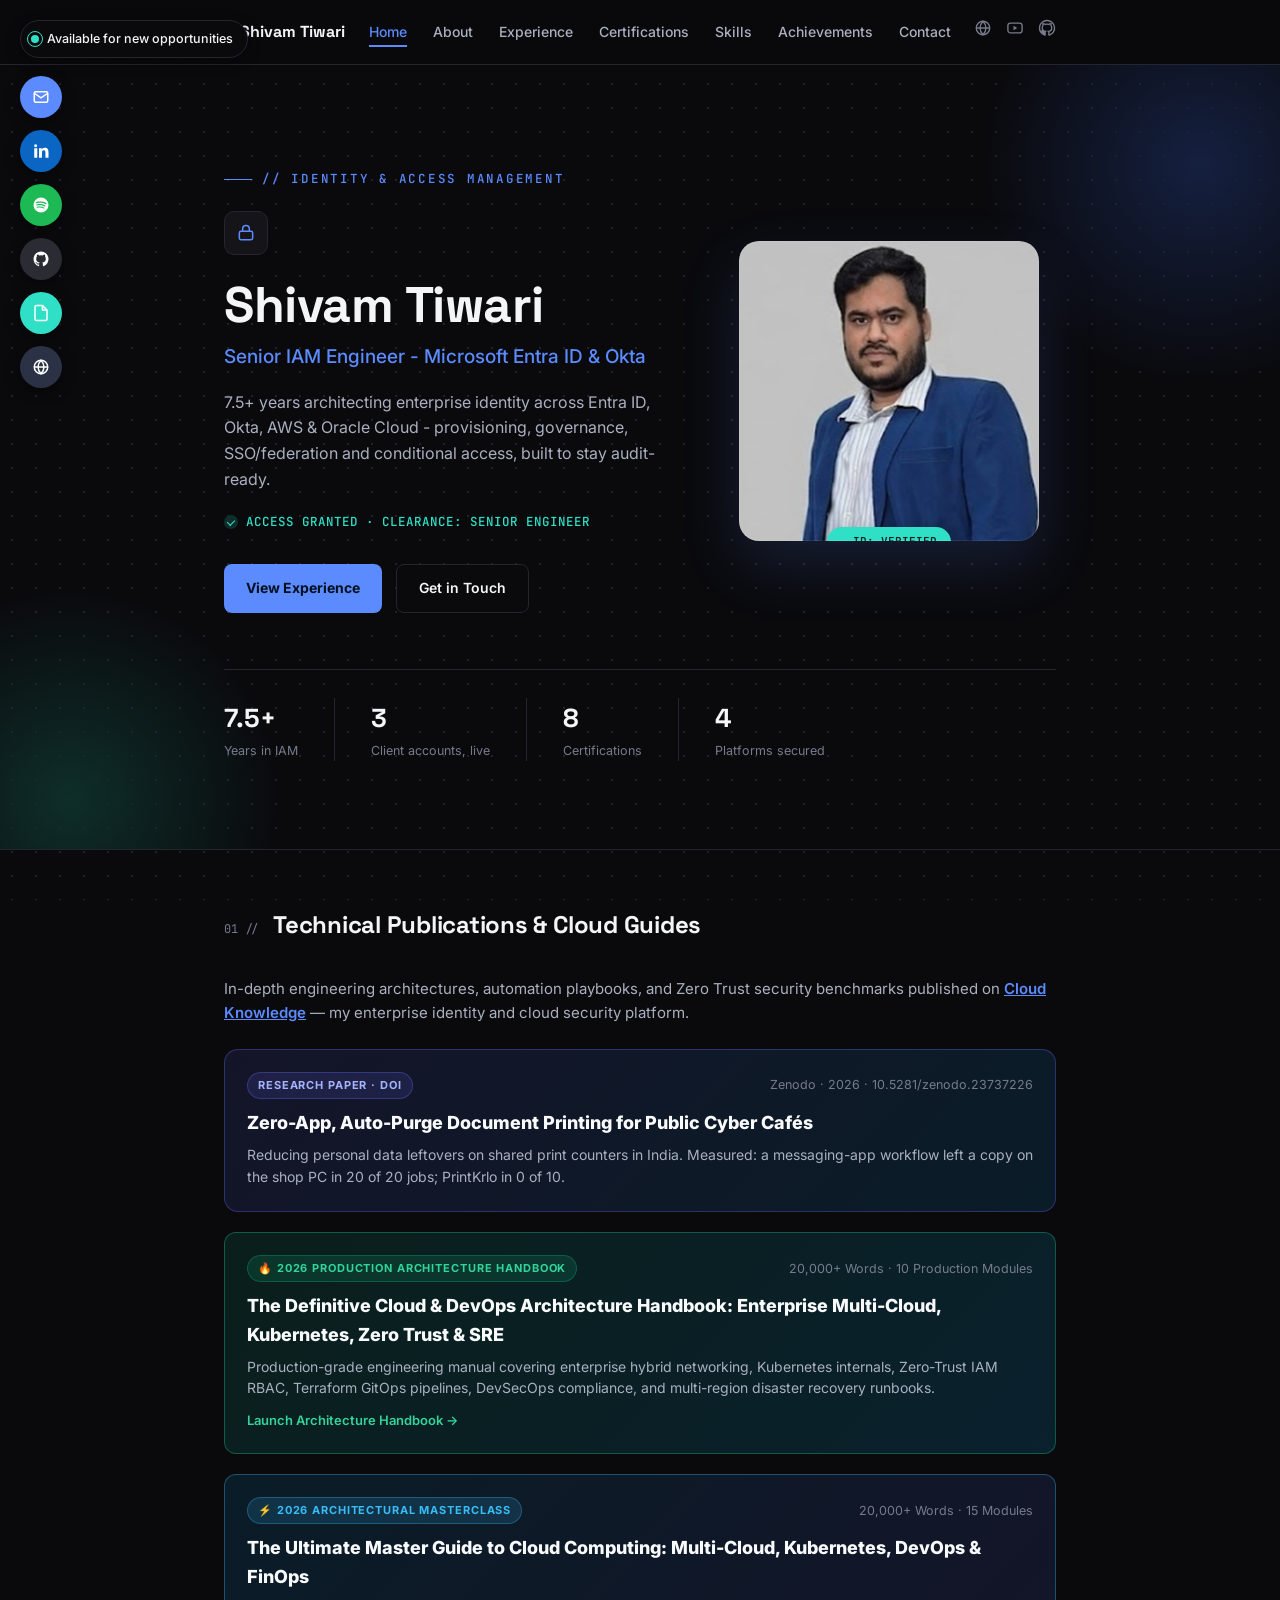
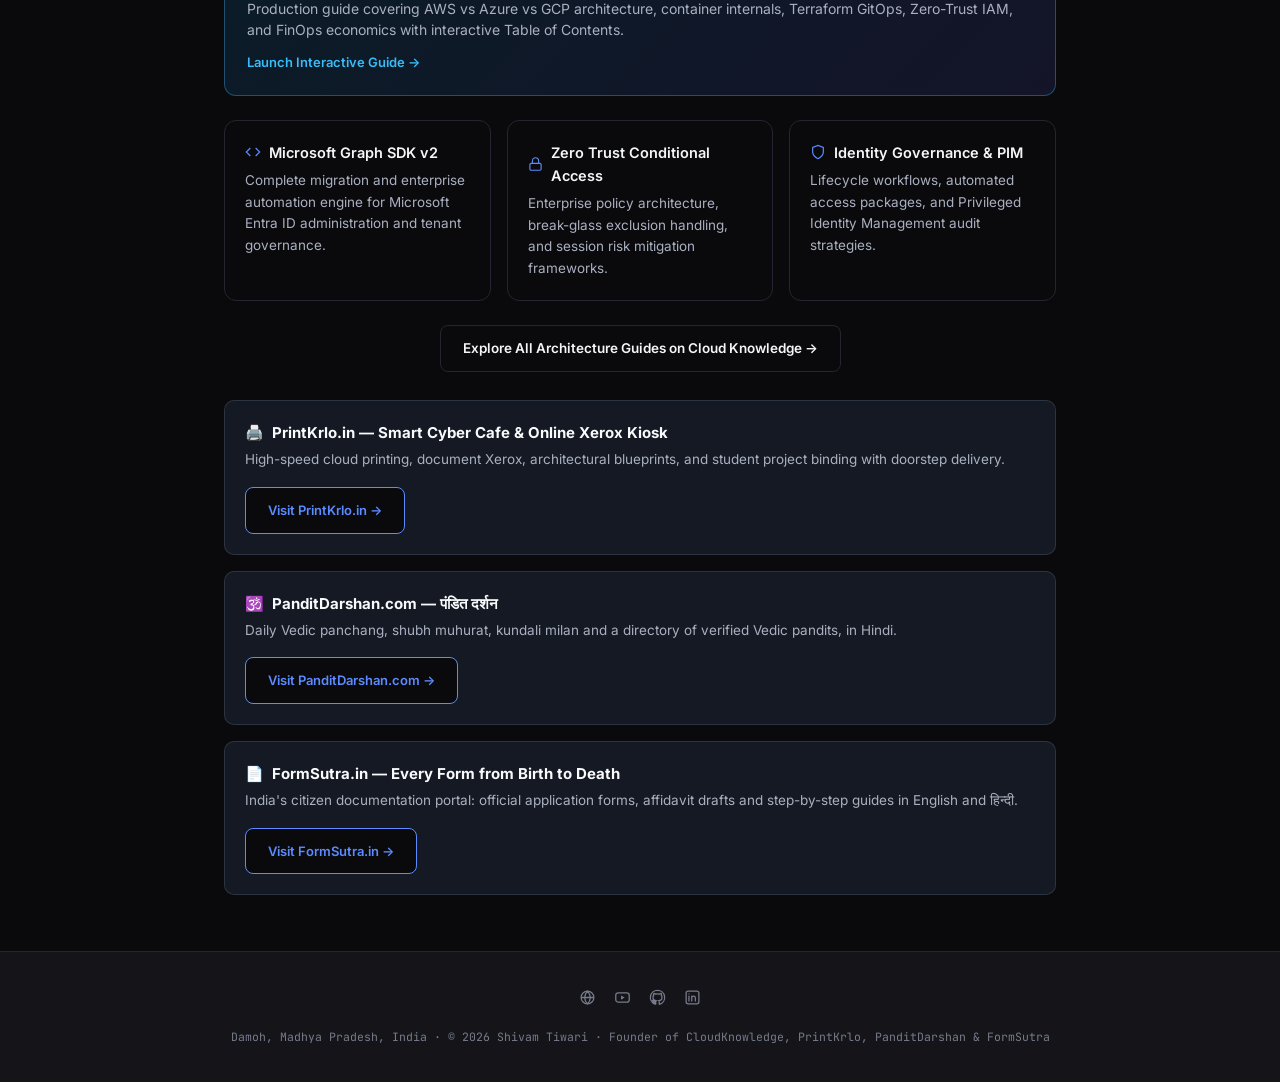
==== commit 63118b55: "Add the Shivam Tiwari Discussion podcast (Spotify) Spotify icon in the side links and the show in th" ====
--- a/index.html
+++ b/index.html
@@ -92,7 +92,8 @@
         "https://www.linkedin.com/in/shivamtiwari78",
         "https://github.com/Shivi7566",
         "https://www.youtube.com/@Cloud-Knowledge",
-        "https://shivi7566.github.io/"
+        "https://shivi7566.github.io/",
+        "https://open.spotify.com/show/70aHfCEenqy7KVRCGMGFqL"
       ]
     },
     {
@@ -141,6 +142,7 @@
 <div class="side-icons">
   <a href="mailto:shivam782872@gmail.com" class="ic-mail" title="Email" aria-label="Email"><svg viewBox="0 0 24 24" fill="none" stroke="currentColor" stroke-width="2"><rect x="3" y="5" width="18" height="14" rx="2"/><path d="M3 7l9 6 9-6"/></svg></a>
   <a href="https://www.linkedin.com/in/shivamtiwari78" target="_blank" rel="noopener" class="ic-linkedin" title="LinkedIn" aria-label="LinkedIn"><svg viewBox="0 0 24 24" fill="currentColor" stroke="none"><path d="M6.94 5a2 2 0 11-4-.01 2 2 0 014 .01zM7 8.48H3V21h4V8.48zM13.32 8.48H9.34V21h3.94v-6.57c0-1.74.33-3.42 2.48-3.42 2.12 0 2.15 1.98 2.15 3.53V21H22v-7.02c0-3.66-.79-6.48-5.07-6.48-2.06 0-3.44 1.13-4 2.2h-.06V8.48z"/></svg></a>
+  <a href="https://open.spotify.com/show/70aHfCEenqy7KVRCGMGFqL" target="_blank" rel="noopener" class="ic-spotify" title="Podcast: Shivam Tiwari Discussion (Spotify)" aria-label="Podcast on Spotify"><svg viewBox="0 0 24 24" fill="currentColor" stroke="none"><path d="M12 2a10 10 0 100 20 10 10 0 000-20zm4.59 14.42a.62.62 0 01-.86.21c-2.35-1.44-5.31-1.76-8.8-.96a.62.62 0 11-.28-1.22c3.82-.87 7.1-.5 9.73 1.12.3.18.39.56.21.85zm1.22-2.72a.78.78 0 01-1.07.26c-2.69-1.65-6.79-2.13-9.97-1.17a.78.78 0 11-.45-1.5c3.63-1.1 8.15-.57 11.23 1.33.37.22.48.71.26 1.08zm.1-2.83C14.69 8.95 9.37 8.78 6.29 9.71a.94.94 0 11-.54-1.8c3.53-1.07 9.4-.86 13.12 1.34a.94.94 0 01-.96 1.62z"/></svg></a>
   <a href="https://github.com/Shivi7566/" target="_blank" rel="noopener" class="ic-github" title="GitHub" aria-label="GitHub"><svg viewBox="0 0 24 24" fill="currentColor" stroke="none"><path d="M12 2a10 10 0 00-3.16 19.5c.5.1.68-.22.68-.48v-1.7c-2.78.6-3.37-1.34-3.37-1.34-.46-1.16-1.11-1.47-1.11-1.47-.9-.62.07-.6.07-.6 1 .07 1.53 1.03 1.53 1.03.9 1.52 2.34 1.08 2.91.83.09-.65.35-1.08.63-1.33-2.22-.25-4.56-1.11-4.56-4.93 0-1.09.39-1.98 1.03-2.68-.1-.25-.45-1.27.1-2.65 0 0 .84-.27 2.75 1.02a9.6 9.6 0 015 0c1.9-1.29 2.75-1.02 2.75-1.02.55 1.38.2 2.4.1 2.65.64.7 1.03 1.59 1.03 2.68 0 3.83-2.34 4.68-4.57 4.92.36.31.68.92.68 1.85v2.75c0 .27.18.58.69.48A10 10 0 0012 2z"/></svg></a>
   <a href="resume.pdf" target="_blank" rel="noopener" class="ic-resume" title="Resume" aria-label="Resume"><svg viewBox="0 0 24 24" fill="none" stroke="currentColor" stroke-width="2"><path d="M14 2H6a2 2 0 00-2 2v16a2 2 0 002 2h12a2 2 0 002-2V8z"/><path d="M14 2v6h6"/></svg></a>
   <a href="https://cloudknowledge.in" target="_blank" rel="noopener" class="ic-site" title="Website" aria-label="Website"><svg viewBox="0 0 24 24" fill="none" stroke="currentColor" stroke-width="2"><circle cx="12" cy="12" r="9"/><path d="M3 12h18M12 3c2.5 2.7 4 6 4 9s-1.5 6.3-4 9c-2.5-2.7-4-6-4-9s1.5-6.3 4-9z"/></svg></a>
--- a/assets/style.css
+++ b/assets/style.css
@@ -317,6 +317,7 @@
 .side-icons a.ic-mail{background:var(--blue);}
 .side-icons a.ic-linkedin{background:#0a66c2;}
 .side-icons a.ic-github{background:#2a2b33;}
+.side-icons a.ic-spotify{background:#1db954;}
 .side-icons a.ic-resume{background:var(--teal);}
 .side-icons a.ic-site{background:#2b3245;}
 @media(max-width:760px){
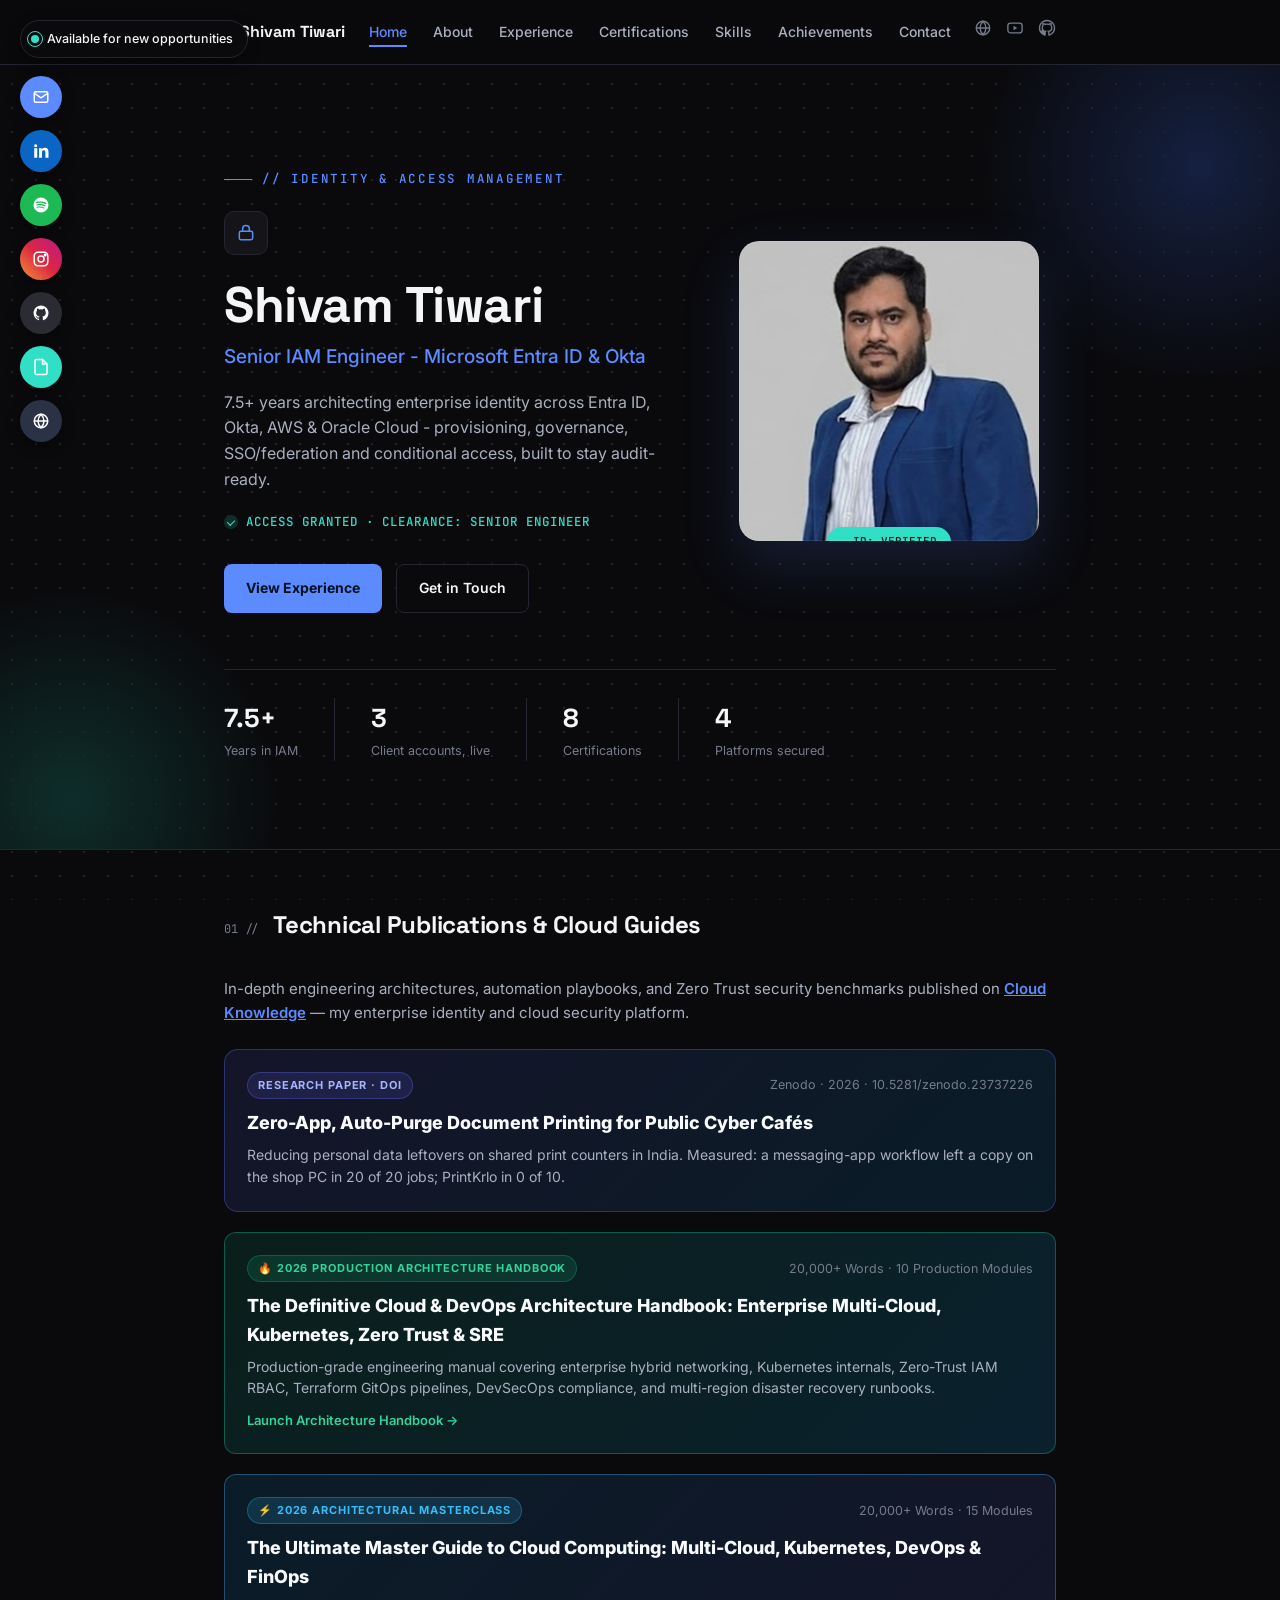
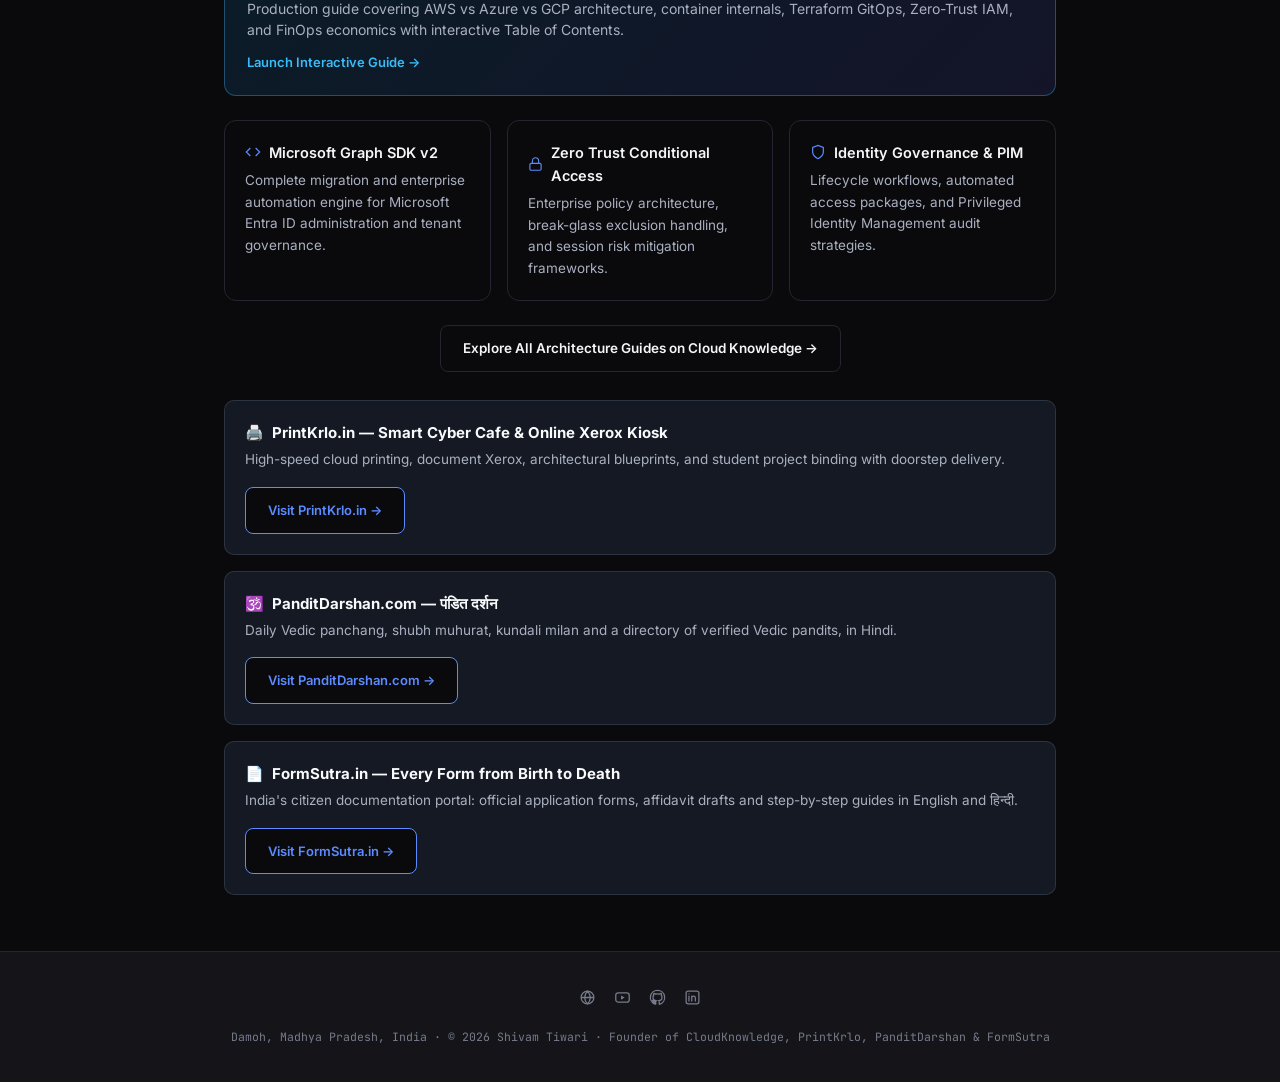
==== commit bfc763c8: "Link Instagram @cloud_knowledge_ in founder profile and sameAs Co-Authored-By: Claude Opus 5.5 <nore" ====
--- a/index.html
+++ b/index.html
@@ -13,6 +13,8 @@
 <meta property="og:url" content="https://shivi7566.github.io/">
 <meta property="og:image" content="https://cloudknowledge.in/shivam-tiwari.jpg">
 <meta name="twitter:card" content="summary_large_image">
+<meta name="twitter:image" content="https://cloudknowledge.in/shivam-tiwari.jpg">
+<meta property="og:image:alt" content="Shivam Tiwari, Damoh – founder of CloudKnowledge, PrintKrlo, FormSutra">
 <script type="application/ld+json">
 {
   "@context": "https://schema.org",
@@ -93,7 +95,8 @@
         "https://github.com/Shivi7566",
         "https://www.youtube.com/@Cloud-Knowledge",
         "https://shivi7566.github.io/",
-        "https://open.spotify.com/show/70aHfCEenqy7KVRCGMGFqL"
+        "https://open.spotify.com/show/70aHfCEenqy7KVRCGMGFqL",
+        "https://www.instagram.com/cloud_knowledge_/"
       ]
     },
     {
@@ -143,6 +146,7 @@
   <a href="mailto:shivam782872@gmail.com" class="ic-mail" title="Email" aria-label="Email"><svg viewBox="0 0 24 24" fill="none" stroke="currentColor" stroke-width="2"><rect x="3" y="5" width="18" height="14" rx="2"/><path d="M3 7l9 6 9-6"/></svg></a>
   <a href="https://www.linkedin.com/in/shivamtiwari78" target="_blank" rel="noopener" class="ic-linkedin" title="LinkedIn" aria-label="LinkedIn"><svg viewBox="0 0 24 24" fill="currentColor" stroke="none"><path d="M6.94 5a2 2 0 11-4-.01 2 2 0 014 .01zM7 8.48H3V21h4V8.48zM13.32 8.48H9.34V21h3.94v-6.57c0-1.74.33-3.42 2.48-3.42 2.12 0 2.15 1.98 2.15 3.53V21H22v-7.02c0-3.66-.79-6.48-5.07-6.48-2.06 0-3.44 1.13-4 2.2h-.06V8.48z"/></svg></a>
   <a href="https://open.spotify.com/show/70aHfCEenqy7KVRCGMGFqL" target="_blank" rel="noopener" class="ic-spotify" title="Podcast: Shivam Tiwari Discussion (Spotify)" aria-label="Podcast on Spotify"><svg viewBox="0 0 24 24" fill="currentColor" stroke="none"><path d="M12 2a10 10 0 100 20 10 10 0 000-20zm4.59 14.42a.62.62 0 01-.86.21c-2.35-1.44-5.31-1.76-8.8-.96a.62.62 0 11-.28-1.22c3.82-.87 7.1-.5 9.73 1.12.3.18.39.56.21.85zm1.22-2.72a.78.78 0 01-1.07.26c-2.69-1.65-6.79-2.13-9.97-1.17a.78.78 0 11-.45-1.5c3.63-1.1 8.15-.57 11.23 1.33.37.22.48.71.26 1.08zm.1-2.83C14.69 8.95 9.37 8.78 6.29 9.71a.94.94 0 11-.54-1.8c3.53-1.07 9.4-.86 13.12 1.34a.94.94 0 01-.96 1.62z"/></svg></a>
+  <a href="https://www.instagram.com/cloud_knowledge_/" target="_blank" rel="noopener" class="ic-instagram" title="Instagram: @cloud_knowledge_" aria-label="Instagram"><svg viewBox="0 0 24 24" fill="none" stroke="currentColor" stroke-width="2"><rect x="3" y="3" width="18" height="18" rx="5"/><circle cx="12" cy="12" r="4"/><circle cx="17.5" cy="6.5" r="1" fill="currentColor"/></svg></a>
   <a href="https://github.com/Shivi7566/" target="_blank" rel="noopener" class="ic-github" title="GitHub" aria-label="GitHub"><svg viewBox="0 0 24 24" fill="currentColor" stroke="none"><path d="M12 2a10 10 0 00-3.16 19.5c.5.1.68-.22.68-.48v-1.7c-2.78.6-3.37-1.34-3.37-1.34-.46-1.16-1.11-1.47-1.11-1.47-.9-.62.07-.6.07-.6 1 .07 1.53 1.03 1.53 1.03.9 1.52 2.34 1.08 2.91.83.09-.65.35-1.08.63-1.33-2.22-.25-4.56-1.11-4.56-4.93 0-1.09.39-1.98 1.03-2.68-.1-.25-.45-1.27.1-2.65 0 0 .84-.27 2.75 1.02a9.6 9.6 0 015 0c1.9-1.29 2.75-1.02 2.75-1.02.55 1.38.2 2.4.1 2.65.64.7 1.03 1.59 1.03 2.68 0 3.83-2.34 4.68-4.57 4.92.36.31.68.92.68 1.85v2.75c0 .27.18.58.69.48A10 10 0 0012 2z"/></svg></a>
   <a href="resume.pdf" target="_blank" rel="noopener" class="ic-resume" title="Resume" aria-label="Resume"><svg viewBox="0 0 24 24" fill="none" stroke="currentColor" stroke-width="2"><path d="M14 2H6a2 2 0 00-2 2v16a2 2 0 002 2h12a2 2 0 002-2V8z"/><path d="M14 2v6h6"/></svg></a>
   <a href="https://cloudknowledge.in" target="_blank" rel="noopener" class="ic-site" title="Website" aria-label="Website"><svg viewBox="0 0 24 24" fill="none" stroke="currentColor" stroke-width="2"><circle cx="12" cy="12" r="9"/><path d="M3 12h18M12 3c2.5 2.7 4 6 4 9s-1.5 6.3-4 9c-2.5-2.7-4-6-4-9s1.5-6.3 4-9z"/></svg></a>
@@ -196,7 +200,7 @@
       </div>
       <div class="hero-photo">
         <div class="photo-frame">
-          <img src="assets/img/profile.jpg" alt="Shivam Tiwari">
+          <img src="assets/img/profile.jpg" alt="Shivam Tiwari from Damoh, Madhya Pradesh – founder of CloudKnowledge, PrintKrlo, FormSutra and PanditDarshan">
           <span class="corner tl"></span><span class="corner tr"></span><span class="corner bl"></span><span class="corner br"></span>
           <span class="photo-tag"><span class="d"></span>ID: VERIFIED</span>
         </div>
--- a/assets/style.css
+++ b/assets/style.css
@@ -318,6 +318,7 @@
 .side-icons a.ic-linkedin{background:#0a66c2;}
 .side-icons a.ic-github{background:#2a2b33;}
 .side-icons a.ic-spotify{background:#1db954;}
+.side-icons a.ic-instagram{background:linear-gradient(45deg,#f09433,#dc2743,#bc1888);}
 .side-icons a.ic-resume{background:var(--teal);}
 .side-icons a.ic-site{background:#2b3245;}
 @media(max-width:760px){
